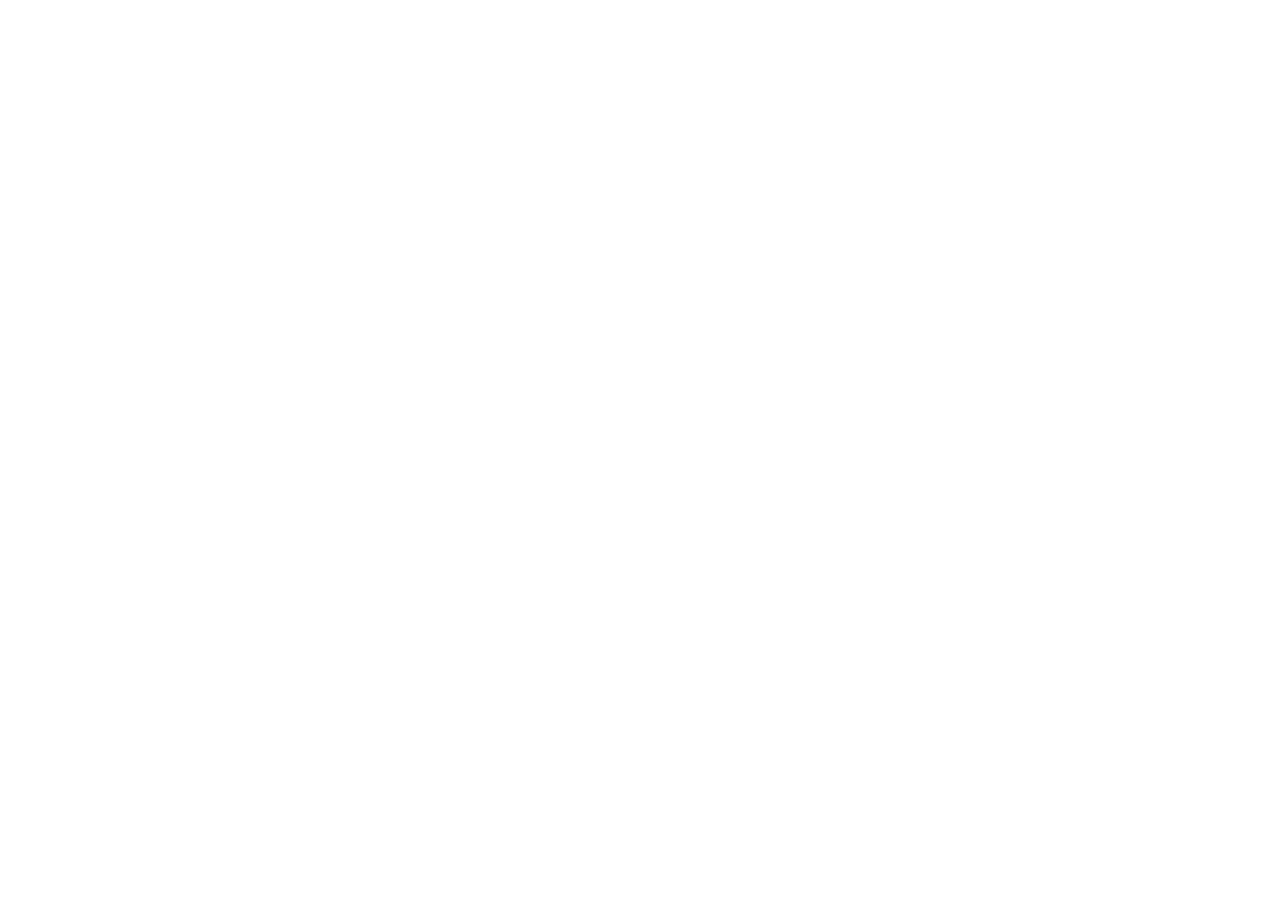
==== index.html @ da1f3d42 "Initial commit" ====
<!DOCTYPE html>
<html lang="en">
<head>
  <meta charset="UTF-8">
  <meta http-equiv="X-UA-Compatible" content="IE=edge">
  <meta name="viewport" content="width=device-width, initial-scale=1.0">
  <title>Project</title>

  <!-- Stylesheets -->
  <link rel="stylesheet" href="css/normalize.css">
  <link rel="stylesheet" href="css/style.css">
</head>
<body>



  <script src="js/main.js"></script>
</body>
</html>
---- css/style.css ----
/* GLOBAL */
html {
  height: 100%;
  box-sizing: border-box;
  scroll-behavior: smooth;
}

*,
*::before,
*::after {
  box-sizing: inherit;
}

body {
  display: flex;
  flex-direction: column;
  height: 100%;
  padding: 0;
  margin: 0;
  font-family: "Arial", sans-serif;
  font-size: 16px;
  line-height: 1.5;
  background-color: #fff;
  color: #222;
}

img {
  max-width: 100%;
  height: auto;
}


/* CONTAINER  */
.container {
  width: 100%;
  max-width: 1200px;
  padding-left: 50px;
  padding-right: 50px;
  margin-left: auto;
  margin-right: auto;
}


/* MAIN-CONTENT */
.main-content {
  flex-grow: 1;
}
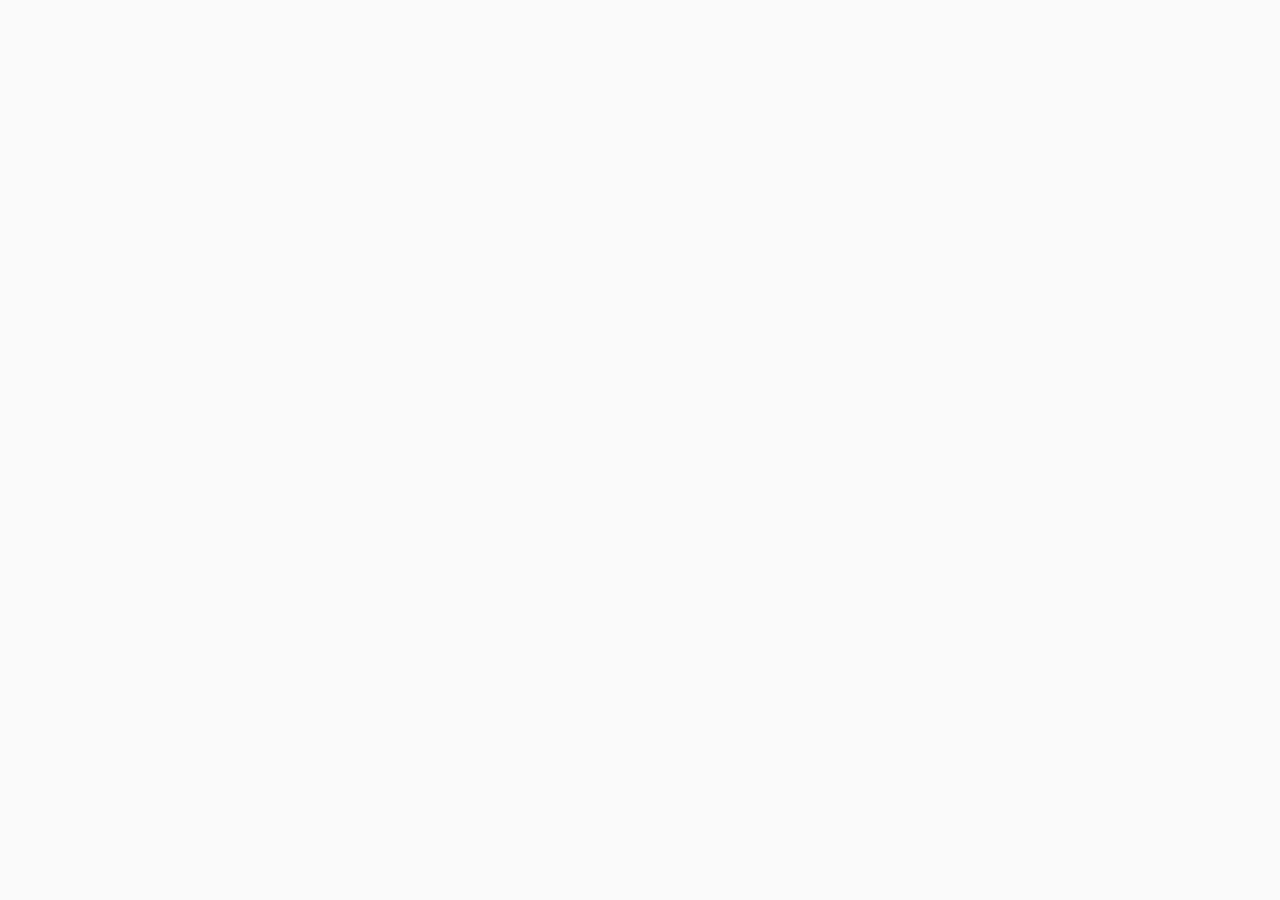
==== commit cd89be8f: "Prepare global styles, fonts, images" ====
--- a/index.html
+++ b/index.html
@@ -4,7 +4,7 @@
   <meta charset="UTF-8">
   <meta http-equiv="X-UA-Compatible" content="IE=edge">
   <meta name="viewport" content="width=device-width, initial-scale=1.0">
-  <title>Project</title>
+  <title>Countries</title>
 
   <!-- Stylesheets -->
   <link rel="stylesheet" href="css/normalize.css">
--- a/css/style.css
+++ b/css/style.css
@@ -1,3 +1,49 @@
+/* CUSTOM PROPS */
+:root {
+  --body-bg: #fafafa;
+  --element-bg: #fff;
+  --text-color: #111517;
+}
+
+
+/* FONTS */
+@font-face {
+  font-family: "Nunito Sans";
+  src: url("../fonts/") format("woff2"),
+    url("../fonts/NunitoSans-SemiBold.woff") format("woff");
+  font-weight: 600;
+  font-style: normal;
+  font-display: swap;
+}
+
+@font-face {
+  font-family: "Nunito Sans";
+  src: url("../fonts/NunitoSans-Light.woff2") format("woff2"),
+    url("../fonts/NunitoSans-Light.woff") format("woff");
+  font-weight: 300;
+  font-style: normal;
+  font-display: swap;
+}
+
+@font-face {
+  font-family: "Nunito Sans";
+  src: url("../fonts/NunitoSans-Regular.woff2") format("woff2"),
+    url("../fonts/NunitoSans-Regular.woff") format("woff");
+  font-weight: normal;
+  font-style: normal;
+  font-display: swap;
+}
+
+@font-face {
+  font-family: "Nunito Sans";
+  src: url("../fonts/NunitoSans-ExtraBold.woff2") format("woff2"),
+    url("../fonts/NunitoSans-ExtraBold.woff") format("woff");
+  font-weight: bold;
+  font-style: normal;
+  font-display: swap;
+}
+
+
 /* GLOBAL */
 html {
   height: 100%;
@@ -17,11 +63,11 @@
   height: 100%;
   padding: 0;
   margin: 0;
-  font-family: "Arial", sans-serif;
-  font-size: 16px;
-  line-height: 1.5;
-  background-color: #fff;
-  color: #222;
+  font-family: "Nunito Sans", "Arial", sans-serif;
+  font-size: 14px;
+  line-height: 16px;
+  background-color: var(--body-bg);
+  color: var(--text-color);
 }
 
 img {
@@ -29,13 +75,25 @@
   height: auto;
 }
 
+a {
+  text-decoration: none;
+}
+
+
+/* DARK MODE */
+.dark-mode {
+  --body-bg: #202c36;
+  --element-bg: #2b3844;
+  --text-color: #fff;
+}
+
 
 /* CONTAINER  */
 .container {
   width: 100%;
-  max-width: 1200px;
-  padding-left: 50px;
-  padding-right: 50px;
+  max-width: 1320px;
+  padding-left: 20px;
+  padding-right: 20px;
   margin-left: auto;
   margin-right: auto;
 }
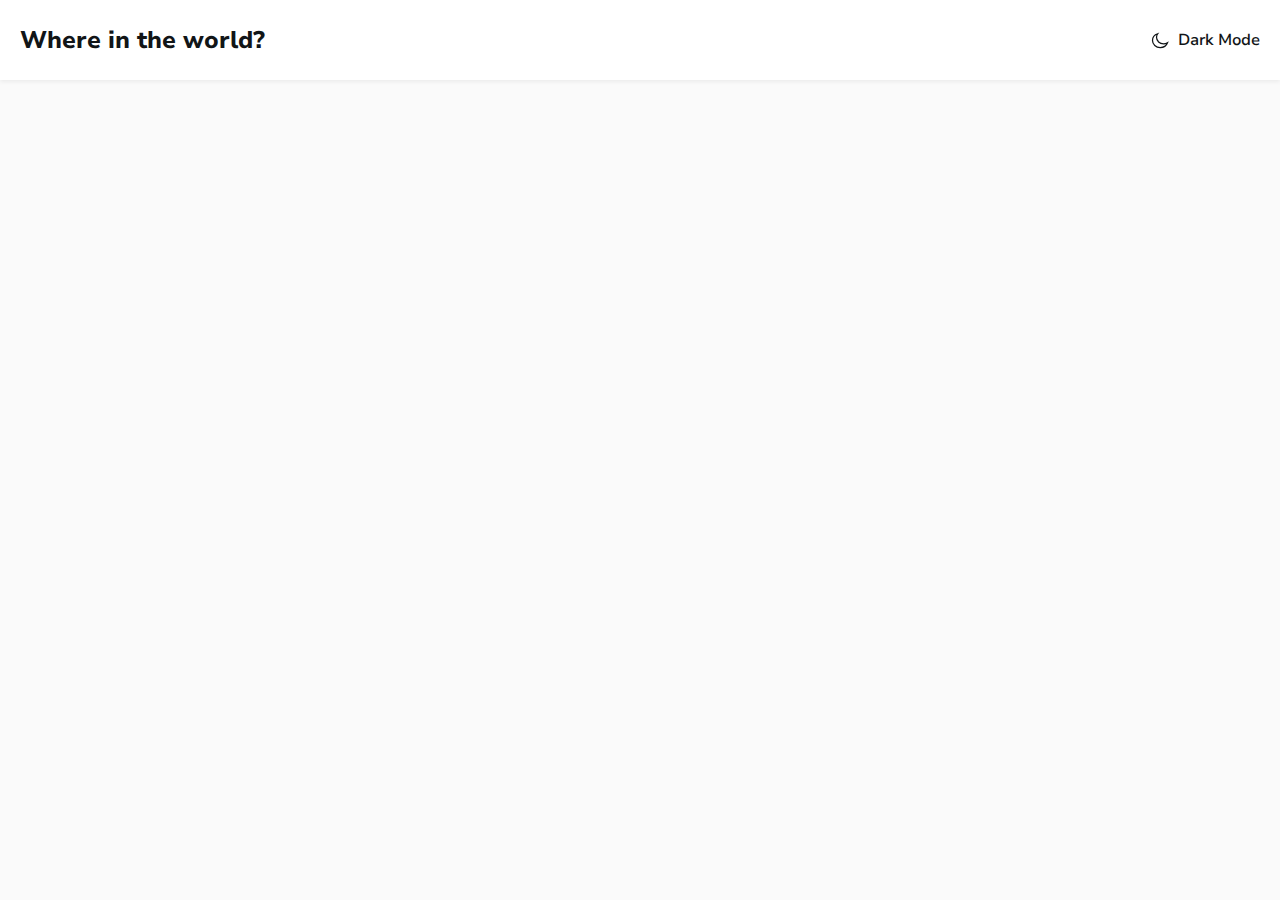
==== commit b366e139: "Add site-header" ====
--- a/index.html
+++ b/index.html
@@ -12,7 +12,18 @@
 </head>
 <body>
 
-
+  <!-- HEADER -->
+  <header class="site-header">
+    <div class="site-header-container container">
+      <a class="site-header-logo" href="#">Where in the world?</a>
+      <button class="site-header-theme-toggler" type="button">
+        <span class="site-header-theme-toggler-inner">
+          <svg class="site-header-toggler-icon" width="20" height="20" xmlns="http://www.w3.org/2000/svg"><path fill-rule="evenodd" clip-rule="evenodd" d="M13.553 13.815c-3.884 0-7.034-2.887-7.034-6.447 0-1.343.448-2.586 1.212-3.618-3.04.945-5.231 3.581-5.231 6.688 0 3.9 3.45 7.062 7.704 7.062 3.389 0 6.266-2.007 7.296-4.796a7.458 7.458 0 0 1-3.947 1.111Z" fill="#fff" stroke="currentColor" stroke-width="1.25"/></svg>
+          <span class="site-header-theme-toggler-text">Dark Mode</span>
+        </span>
+      </button>
+    </div>
+  </header>
 
   <script src="js/main.js"></script>
 </body>
--- a/css/style.css
+++ b/css/style.css
@@ -102,4 +102,62 @@
 /* MAIN-CONTENT */
 .main-content {
   flex-grow: 1;
+}
+
+/* SITE-HEADER */
+.site-header {
+  padding-top: 24px;
+  padding-bottom: 24px;
+  background-color: var(--element-bg);
+  box-shadow: 0px 2px 4px rgba(0, 0, 0, 0.06);
+  white-space: nowrap;
+}
+
+.site-header-container {
+  display: flex;
+  justify-content: space-between;
+  align-items: center;
+}
+
+.site-header-logo {
+  font-size: 24px;
+  line-height: normal;
+  font-weight: 800;
+  color: var(--text-color);
+}
+
+.site-header-logo:hover {
+  opacity: 0.8;
+}
+
+.site-header-logo:active {
+  opacity: 0.6;
+}
+
+.site-header-theme-toggler {
+  padding: 0;
+  border: 0;
+  background-color: transparent;
+  cursor: pointer;
+  color: var(--text-color);
+}
+
+.site-header-theme-toggler:hover {
+  opacity: 0.8;
+}
+
+.site-header-theme-toggler:active {
+  opacity: 0.6;
+}
+
+.site-header-theme-toggler-inner {
+  display: flex;
+  align-items: center;
+}
+
+.site-header-theme-toggler-text {
+  margin-left: 8px;
+  font-size: 16px;
+  line-height: 22px;
+  font-weight: 600;
 }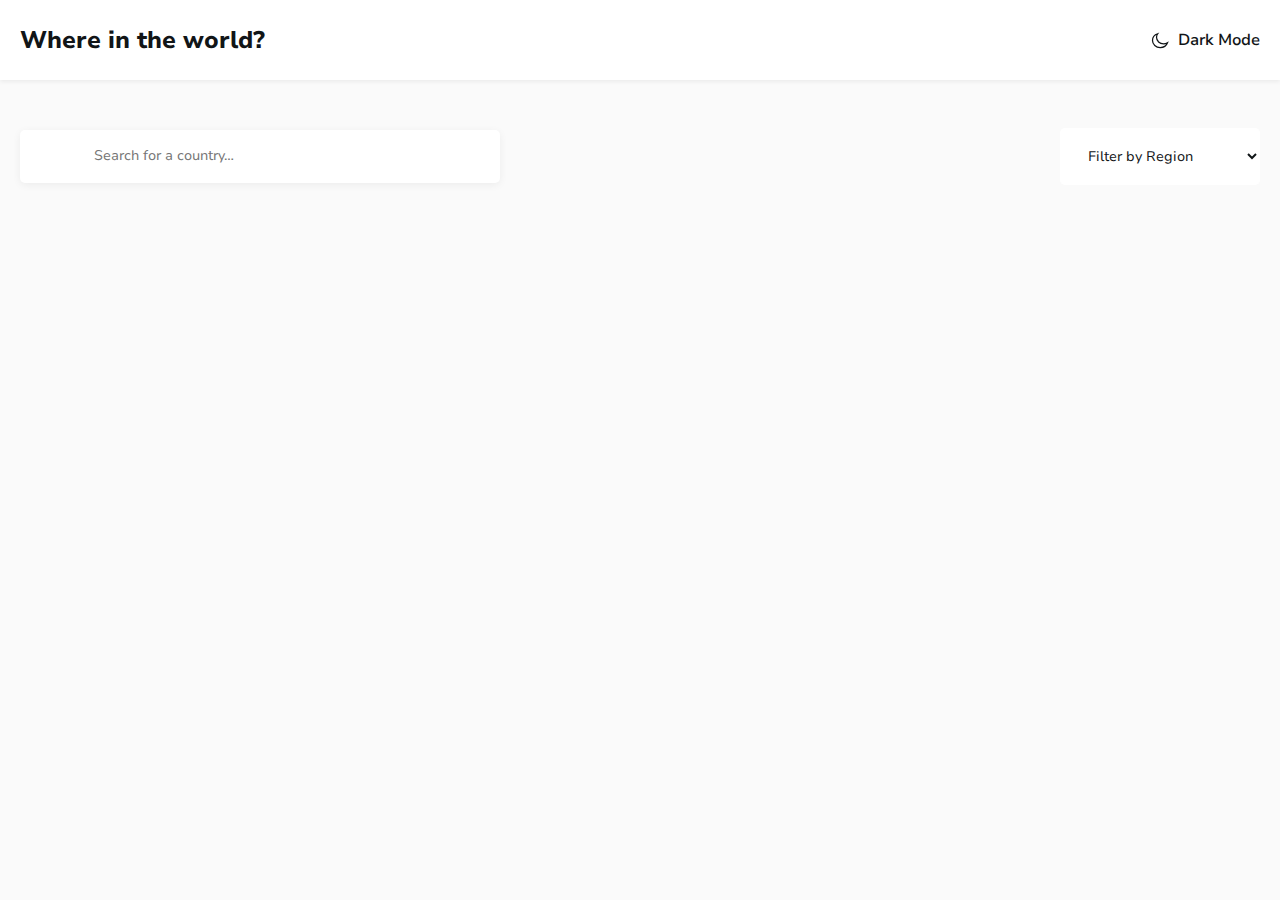
==== commit d5c3aa03: "Add filters form" ====
--- a/index.html
+++ b/index.html
@@ -16,6 +16,7 @@
   <header class="site-header">
     <div class="site-header-container container">
       <a class="site-header-logo" href="#">Where in the world?</a>
+
       <button class="site-header-theme-toggler" type="button">
         <span class="site-header-theme-toggler-inner">
           <svg class="site-header-toggler-icon" width="20" height="20" xmlns="http://www.w3.org/2000/svg"><path fill-rule="evenodd" clip-rule="evenodd" d="M13.553 13.815c-3.884 0-7.034-2.887-7.034-6.447 0-1.343.448-2.586 1.212-3.618-3.04.945-5.231 3.581-5.231 6.688 0 3.9 3.45 7.062 7.704 7.062 3.389 0 6.266-2.007 7.296-4.796a7.458 7.458 0 0 1-3.947 1.111Z" fill="#fff" stroke="currentColor" stroke-width="1.25"/></svg>
@@ -25,6 +26,24 @@
     </div>
   </header>
 
+
+  <!-- MAIN-CONTENT -->
+   <main class="main-content">
+    <div class="container">
+      <form class="filters" action="https://echo.htmlacademy.ru" method="GET">
+        <input class="filters-search-input" type="search" name="search" placeholder="Search for a country…" aria-label="Country name" required>
+        <select class="filters-region-select" name="region" aria-label="Regions">
+          <option selected disabled>Filter by Region</option>
+          <option>Africa</option>
+          <option>America</option>
+          <option>Asia</option>
+          <option>Europe</option>
+          <option>Oceania</option>
+        </select>
+      </form>
+    </div>
+   </main>
+
   <script src="js/main.js"></script>
 </body>
 </html>--- a/css/style.css
+++ b/css/style.css
@@ -68,6 +68,8 @@
   line-height: 16px;
   background-color: var(--body-bg);
   color: var(--text-color);
+  transition: background-color 0.4 ease,
+    color 0.4 ease;
 }
 
 img {
@@ -102,7 +104,10 @@
 /* MAIN-CONTENT */
 .main-content {
   flex-grow: 1;
+  padding-top: 48px;
+  padding-bottom: 48px;
 }
+
 
 /* SITE-HEADER */
 .site-header {
@@ -160,4 +165,32 @@
   font-size: 16px;
   line-height: 22px;
   font-weight: 600;
+}
+
+
+/* FILTERS */
+.filters {
+  display: flex;
+  justify-content: space-between;
+  align-items: center;
+}
+
+.filters-search-input {
+  min-width: 480px;
+  padding: 18px 74px;
+  border: 0;
+  border-radius: 5px;
+  background-color: var(--element-bg);
+  color: var(--text-color);
+  box-shadow: 0px 2px 9px 0px rgba(0, 0, 0, 0.06);
+}
+
+.filters-region-select {
+  min-width: 200px;
+  padding: 18px 24px;
+  border: 0;
+  border-radius: 5px;
+  background-color: var(--element-bg);
+  color: var(--text-color)
+  box-shadow: 0px 2px 9px 0px rgba(0, 0, 0, 0.06);
 }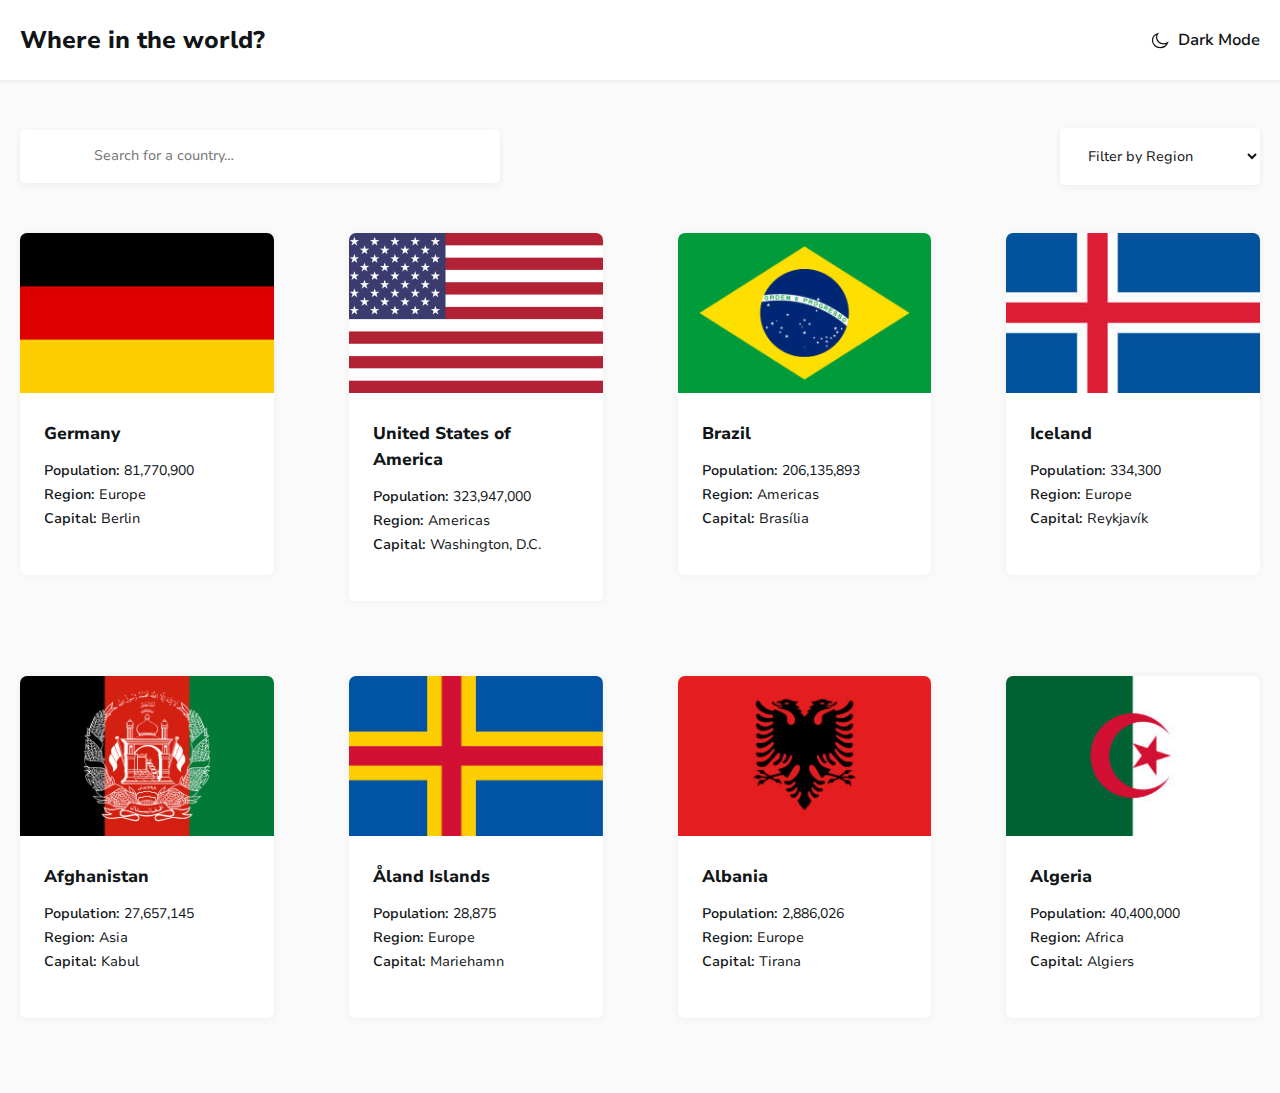
==== commit 01e52a0a: "Add countries list" ====
--- a/index.html
+++ b/index.html
@@ -30,17 +30,236 @@
   <!-- MAIN-CONTENT -->
    <main class="main-content">
     <div class="container">
-      <form class="filters" action="https://echo.htmlacademy.ru" method="GET">
-        <input class="filters-search-input" type="search" name="search" placeholder="Search for a country…" aria-label="Country name" required>
-        <select class="filters-region-select" name="region" aria-label="Regions">
-          <option selected disabled>Filter by Region</option>
-          <option>Africa</option>
-          <option>America</option>
-          <option>Asia</option>
-          <option>Europe</option>
-          <option>Oceania</option>
-        </select>
-      </form>
+      <section>
+        <!-- <h2>Filtrlar</h2> -->
+        <form class="filters" action="https://echo.htmlacademy.ru" method="GET">
+          <input class="filters-search-input" type="search" name="search" placeholder="Search for a country…" aria-label="Country name" required>
+          <select class="filters-region-select" name="region" aria-label="Regions">
+            <option selected disabled>Filter by Region</option>
+            <option>Africa</option>
+            <option>America</option>
+            <option>Asia</option>
+            <option>Europe</option>
+            <option>Oceania</option>
+          </select>
+        </form>
+      </section>
+
+
+      <!-- INDEX-COUNTRIES -->
+      <section class="index-countries">
+        <!-- <h2>Countries</h2> -->
+         <ul class="index-countries-list">
+          <li class="index-countries-item">
+            <div class="index-country">
+              <img class="index-country-flag" src="img/flag-germany.jpg" alt="Germany flag" width="264" height="160" srcset="img/flag-germany.jpg 1x, img/flag-germany@2x.jpg 2x">
+              <div class="index-country-info">
+                <h3 class="index-country-name">
+                  <a class="index-country-link" href="country.html">
+                    Germany
+                  </a>
+                </h3>
+                <dl class="index-country-details">
+                  <div class="index-country-details-item">
+                    <dt class="index-country-details-title">Population:</dt>
+                    <dd class="index-country-details-value">81,770,900</dd>
+                  </div>
+                  <div class="index-country-details-item">
+                    <dt class="index-country-details-title">Region:</dt>
+                    <dd class="index-country-details-value">Europe</dd>
+                  </div>
+                  <div class="index-country-details-item">
+                    <dt class="index-country-details-title">Capital:</dt>
+                    <dd class="index-country-details-value">Berlin</dd>
+                  </div>
+                </dl>
+              </div>
+            </div>
+          </li>
+          <li class="index-countries-item">
+            <div class="index-country">
+              <img class="index-country-flag" src="img/flag-usa.jpg" alt="United States of America flag" width="264" height="160" srcset="img/flag-usa.jpg 1x, img/flag-usa@2x.jpg 2x">
+              <div class="index-country-info">
+                <h3 class="index-country-name">
+                  <a class="index-country-link" href="country.html">
+                    United States of America
+                  </a>
+                </h3>
+                <dl class="index-country-details">
+                  <div class="index-country-details-item">
+                    <dt class="index-country-details-title">Population:</dt>
+                    <dd class="index-country-details-value">323,947,000</dd>
+                  </div>
+                  <div class="index-country-details-item">
+                    <dt class="index-country-details-title">Region:</dt>
+                    <dd class="index-country-details-value">Americas</dd>
+                  </div>
+                  <div class="index-country-details-item">
+                    <dt class="index-country-details-title">Capital:</dt>
+                    <dd class="index-country-details-value">Washington, D.C.</dd>
+                  </div>
+                </dl>
+              </div>
+            </div>
+          </li>
+          <li class="index-countries-item">
+            <div class="index-country">
+              <img class="index-country-flag" src="img/flag-brazil.jpg" alt="Brazil flag" width="264" height="160" srcset="img/flag-brazil.jpg 1x, img/flag-brazil@2x.jpg 2x">
+              <div class="index-country-info">
+                <h3 class="index-country-name">
+                  <a class="index-country-link" href="country.html">
+                    Brazil
+                  </a>
+                </h3>
+                <dl class="index-country-details">
+                  <div class="index-country-details-item">
+                    <dt class="index-country-details-title">Population:</dt>
+                    <dd class="index-country-details-value">206,135,893</dd>
+                  </div>
+                  <div class="index-country-details-item">
+                    <dt class="index-country-details-title">Region:</dt>
+                    <dd class="index-country-details-value">Americas</dd>
+                  </div>
+                  <div class="index-country-details-item">
+                    <dt class="index-country-details-title">Capital:</dt>
+                    <dd class="index-country-details-value">Brasília</dd>
+                  </div>
+                </dl>
+              </div>
+            </div>
+          </li>
+          <li class="index-countries-item">
+            <div class="index-country">
+              <img class="index-country-flag" src="img/flag-iceland.jpg" alt="Iceland flag" width="264" height="160" srcset="img/flag-iceland.jpg 1x, img/flag-iceland@2x.jpg 2x">
+              <div class="index-country-info">
+                <h3 class="index-country-name">
+                  <a class="index-country-link" href="country.html">
+                    Iceland
+                  </a>
+                </h3>
+                <dl class="index-country-details">
+                  <div class="index-country-details-item">
+                    <dt class="index-country-details-title">Population:</dt>
+                    <dd class="index-country-details-value">334,300</dd>
+                  </div>
+                  <div class="index-country-details-item">
+                    <dt class="index-country-details-title">Region:</dt>
+                    <dd class="index-country-details-value">Europe</dd>
+                  </div>
+                  <div class="index-country-details-item">
+                    <dt class="index-country-details-title">Capital:</dt>
+                    <dd class="index-country-details-value">Reykjavík</dd>
+                  </div>
+                </dl>
+              </div>
+            </div>
+          </li>
+          <li class="index-countries-item">
+            <div class="index-country">
+              <img class="index-country-flag" src="img/flag-ex-afghanistan.jpg" alt="Afghanistan flag" width="264" height="160" srcset="img/flag-ex-afghanistan.jpg 1x, img/flag-ex-afghanistan@2x.jpg 2x">
+              <div class="index-country-info">
+                <h3 class="index-country-name">
+                  <a class="index-country-link" href="country.html">
+                    Afghanistan
+                  </a>
+                </h3>
+                <dl class="index-country-details">
+                  <div class="index-country-details-item">
+                    <dt class="index-country-details-title">Population:</dt>
+                    <dd class="index-country-details-value">27,657,145</dd>
+                  </div>
+                  <div class="index-country-details-item">
+                    <dt class="index-country-details-title">Region:</dt>
+                    <dd class="index-country-details-value">Asia</dd>
+                  </div>
+                  <div class="index-country-details-item">
+                    <dt class="index-country-details-title">Capital:</dt>
+                    <dd class="index-country-details-value">Kabul</dd>
+                  </div>
+                </dl>
+              </div>
+            </div>
+          </li>
+          <li class="index-countries-item">
+            <div class="index-country">
+              <img class="index-country-flag" src="img/flag-aland.jpg" alt="Åland Islands flag" width="264" height="160" srcset="img/flag-aland.jpg 1x, img/flag-aland@2x.jpg 2x">
+              <div class="index-country-info">
+                <h3 class="index-country-name">
+                  <a class="index-country-link" href="country.html">
+                    Åland Islands
+                  </a>
+                </h3>
+                <dl class="index-country-details">
+                  <div class="index-country-details-item">
+                    <dt class="index-country-details-title">Population:</dt>
+                    <dd class="index-country-details-value">28,875</dd>
+                  </div>
+                  <div class="index-country-details-item">
+                    <dt class="index-country-details-title">Region:</dt>
+                    <dd class="index-country-details-value">Europe</dd>
+                  </div>
+                  <div class="index-country-details-item">
+                    <dt class="index-country-details-title">Capital:</dt>
+                    <dd class="index-country-details-value">Mariehamn</dd>
+                  </div>
+                </dl>
+              </div>
+            </div>
+          </li>
+          <li class="index-countries-item">
+            <div class="index-country">
+              <img class="index-country-flag" src="img/flag-albania.jpg" alt="Albania flag" width="264" height="160" srcset="img/flag-albania.jpg 1x, img/flag-albania@2x.jpg 2x">
+              <div class="index-country-info">
+                <h3 class="index-country-name">
+                  <a class="index-country-link" href="country.html">
+                    Albania
+                  </a>
+                </h3>
+                <dl class="index-country-details">
+                  <div class="index-country-details-item">
+                    <dt class="index-country-details-title">Population:</dt>
+                    <dd class="index-country-details-value">2,886,026</dd>
+                  </div>
+                  <div class="index-country-details-item">
+                    <dt class="index-country-details-title">Region:</dt>
+                    <dd class="index-country-details-value">Europe</dd>
+                  </div>
+                  <div class="index-country-details-item">
+                    <dt class="index-country-details-title">Capital:</dt>
+                    <dd class="index-country-details-value">Tirana</dd>
+                  </div>
+                </dl>
+              </div>
+            </div>
+          </li>
+          <li class="index-countries-item">
+            <div class="index-country">
+              <img class="index-country-flag" src="img/flag-algeria.jpg" alt="Algeria flag" width="264" height="160" srcset="img/flag-algeria.jpg 1x, img/flag-algeria@2x.jpg 2x">
+              <div class="index-country-info">
+                <h3 class="index-country-name">
+                  <a class="index-country-link" href="country.html">
+                    Algeria
+                  </a>
+                </h3>
+                <dl class="index-country-details">
+                  <div class="index-country-details-item">
+                    <dt class="index-country-details-title">Population:</dt>
+                    <dd class="index-country-details-value">40,400,000</dd>
+                  </div>
+                  <div class="index-country-details-item">
+                    <dt class="index-country-details-title">Region:</dt>
+                    <dd class="index-country-details-value">Africa</dd>
+                  </div>
+                  <div class="index-country-details-item">
+                    <dt class="index-country-details-title">Capital:</dt>
+                    <dd class="index-country-details-value">Algiers</dd>
+                  </div>
+                </dl>
+              </div>
+            </div>
+          </li>
+         </ul>
+      </section>
     </div>
    </main>
 
--- a/css/style.css
+++ b/css/style.css
@@ -173,6 +173,7 @@
   display: flex;
   justify-content: space-between;
   align-items: center;
+  margin-bottom: 48px;
 }
 
 .filters-search-input {
@@ -191,6 +192,77 @@
   border: 0;
   border-radius: 5px;
   background-color: var(--element-bg);
-  color: var(--text-color)
+  color: var(--text-color);
   box-shadow: 0px 2px 9px 0px rgba(0, 0, 0, 0.06);
+}
+
+
+/* INDEX-COUNTRIES */
+.index-countries-list {
+  display: flex;
+  flex-wrap: wrap;
+  padding: 0;
+  margin: 0;
+  margin-left: -75px;
+  margin-bottom: -75px;
+  list-style: none;
+}
+
+.index-countries-item {
+  width: calc(25% - 75px);
+  margin-left: 75px;
+  margin-bottom: 75px;
+}
+
+
+/* INDEX-COUNTRY */
+.index-country {
+  border-radius: 7px;
+  overflow: hidden;
+  background-color: var(--element-bg);
+  color: var(--text-color);
+  box-shadow: 0px 0px 7px 2px rgba(0, 0, 0, 0.03);
+}
+
+.index-country-flag {
+  width: 100%;
+  height: 160px;
+  object-fit: cover;
+}
+
+.index-country-info {
+  padding: 24px 24px 48px;
+}
+
+.index-country-name {
+  margin-top: 0;
+  margin-bottom: 16px;
+  font-size: 17px;
+  line-height: 26px;
+  font-weight: 800;
+}
+
+.index-country-link {
+  color: var(--text-color);
+}
+
+.index-country-details {
+  margin: 0;
+}
+
+.index-country-details-item {
+  display: flex;
+  flex-wrap: wrap;
+}
+
+.index-country-details-item:not(:last-child) {
+  margin-bottom: 8px;
+}
+
+.index-country-details-title {
+  font-weight: 600;
+}
+
+.index-country-details-value {
+  margin-left: 4px;
 }